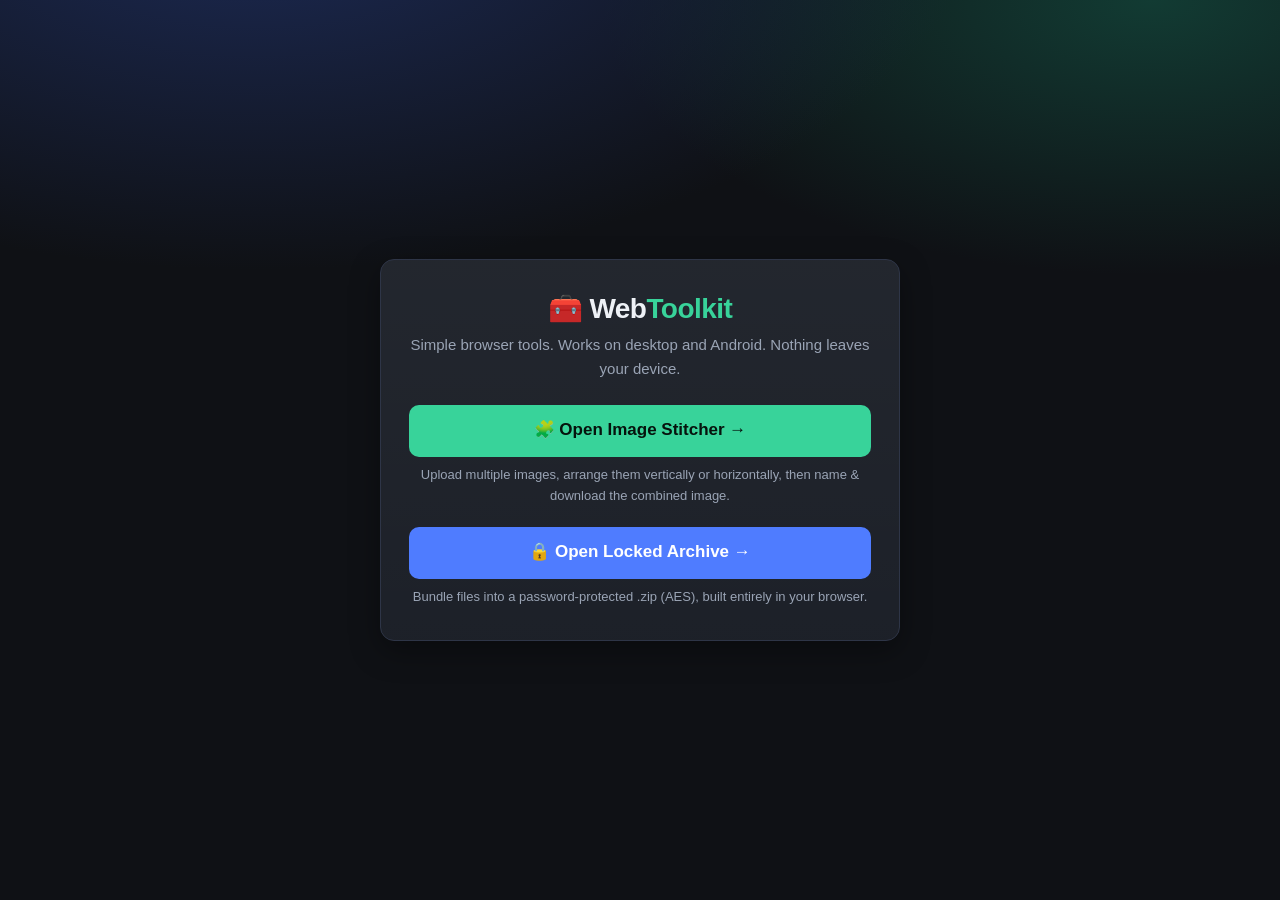
==== index.html @ 557fd54d "First commit" ====
<!DOCTYPE html>
<html lang="en">
<head>
<meta charset="UTF-8" />
<meta name="viewport" content="width=device-width, initial-scale=1, viewport-fit=cover" />
<meta name="theme-color" content="#0f1115" />
<meta name="description" content="WebToolkit — Image Stitcher and Locked Archive. Mobile friendly." />
<title>WebToolkit</title>
<link rel="stylesheet" href="index.css" />
</head>
<body>
  <main class="card">
    <h1>🧰 Web<span>Toolkit</span></h1>
    <p>Simple browser tools. Works on desktop and Android. Nothing leaves your device.</p>
    <a class="btn" href="image-stitcher/image-stitcher.html">🧩 Open Image Stitcher →</a>
    <p class="tool-desc">Upload multiple images, arrange them vertically or horizontally, then name &amp; download the combined image.</p>
    <a class="btn secondary" href="locked-archive/locked-archive.html">🔒 Open Locked Archive →</a>
    <p class="tool-desc">Bundle files into a password-protected .zip (AES), built entirely in your browser.</p>
  </main>
</body>
</html>
---- index.css ----
:root {
  --bg: #0f1115;
  --panel: #1a1e26;
  --border: #2e3547;
  --text: #eef1f6;
  --muted: #9aa4b5;
  --accent: #4f7cff;
  --accent2: #38d39a;
}
* { box-sizing: border-box; -webkit-tap-highlight-color: transparent; }
html { -webkit-text-size-adjust: 100%; }
body {
  margin: 0;
  font-family: ui-sans-system, -apple-system, "Segoe UI", Roboto, Inter, Arial, sans-serif;
  background: radial-gradient(1200px 600px at 20% -10%, #1c2a55 0%, transparent 60%),
              radial-gradient(1000px 500px at 90% 0%, #123b33 0%, transparent 55%),
              var(--bg);
  color: var(--text);
  min-height: 100vh;
  min-height: 100dvh;
  display: grid;
  place-items: center;
  padding: 20px;
  touch-action: manipulation;
}
.card {
  max-width: 520px;
  width: 100%;
  background: linear-gradient(180deg, rgba(255,255,255,0.04), rgba(255,255,255,0.01)), var(--panel);
  border: 1px solid var(--border);
  border-radius: 14px;
  padding: 32px 28px;
  text-align: center;
  box-shadow: 0 10px 30px rgba(0,0,0,0.35);
}
h1 { margin: 0 0 8px; font-size: 28px; letter-spacing: -0.02em; }
h1 span { color: var(--accent2); }
p { color: var(--muted); font-size: 15px; line-height: 1.6; margin: 0 0 24px; }
a.btn {
  display: block;
  background: var(--accent2);
  color: #06130d;
  font-weight: 700;
  font-size: 17px;
  text-decoration: none;
  border-radius: 10px;
  padding: 14px;
  min-height: 52px;
}
a.btn.secondary {
  background: var(--accent);
  color: #fff;
  margin-top: 20px;
}
.tool-desc {
  font-size: 13px;
  margin: 8px 0 0;
}
.tool-desc:last-child { margin-bottom: 0; }
a.btn:active { transform: scale(0.98); }
@supports (padding-bottom: env(safe-area-inset-bottom)) {
  body { padding-bottom: calc(20px + env(safe-area-inset-bottom)); }
}
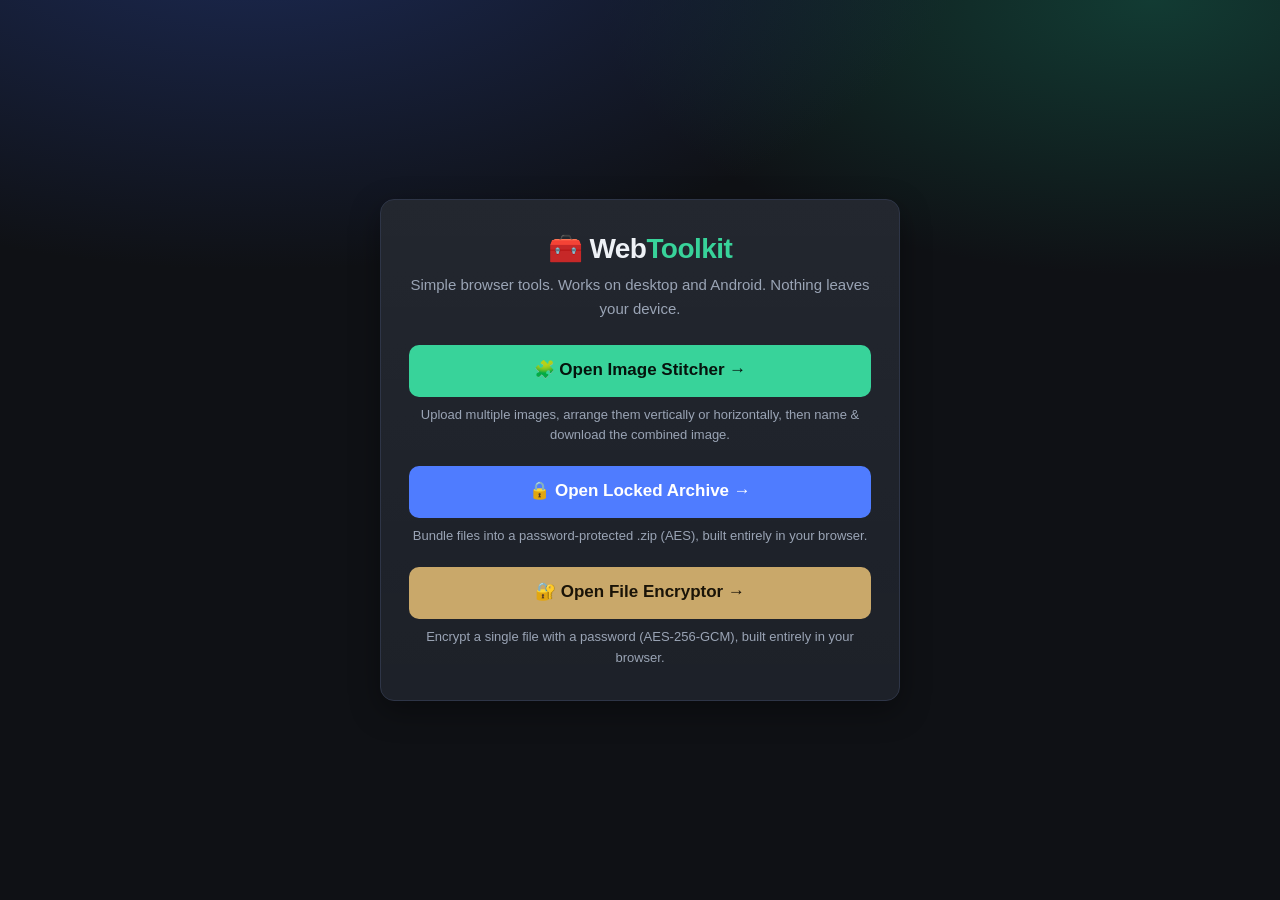
==== commit 5be69146: "Added file-encryptor specifically for encryption only" ====
--- a/index.html
+++ b/index.html
@@ -4,7 +4,7 @@
 <meta charset="UTF-8" />
 <meta name="viewport" content="width=device-width, initial-scale=1, viewport-fit=cover" />
 <meta name="theme-color" content="#0f1115" />
-<meta name="description" content="WebToolkit — Image Stitcher and Locked Archive. Mobile friendly." />
+<meta name="description" content="WebToolkit — Image Stitcher, Locked Archive and File Encryptor. Mobile friendly." />
 <title>WebToolkit</title>
 <link rel="stylesheet" href="index.css" />
 </head>
@@ -16,6 +16,8 @@
     <p class="tool-desc">Upload multiple images, arrange them vertically or horizontally, then name &amp; download the combined image.</p>
     <a class="btn secondary" href="locked-archive/locked-archive.html">🔒 Open Locked Archive →</a>
     <p class="tool-desc">Bundle files into a password-protected .zip (AES), built entirely in your browser.</p>
+    <a class="btn tertiary" href="file-encryptor/file-encryptor.html">🔐 Open File Encryptor →</a>
+    <p class="tool-desc">Encrypt a single file with a password (AES-256-GCM), built entirely in your browser.</p>
   </main>
 </body>
 </html>
--- a/index.css
+++ b/index.css
@@ -52,6 +52,11 @@
   color: #fff;
   margin-top: 20px;
 }
+a.btn.tertiary {
+  background: #c9a86a;
+  color: #1a1408;
+  margin-top: 20px;
+}
 .tool-desc {
   font-size: 13px;
   margin: 8px 0 0;
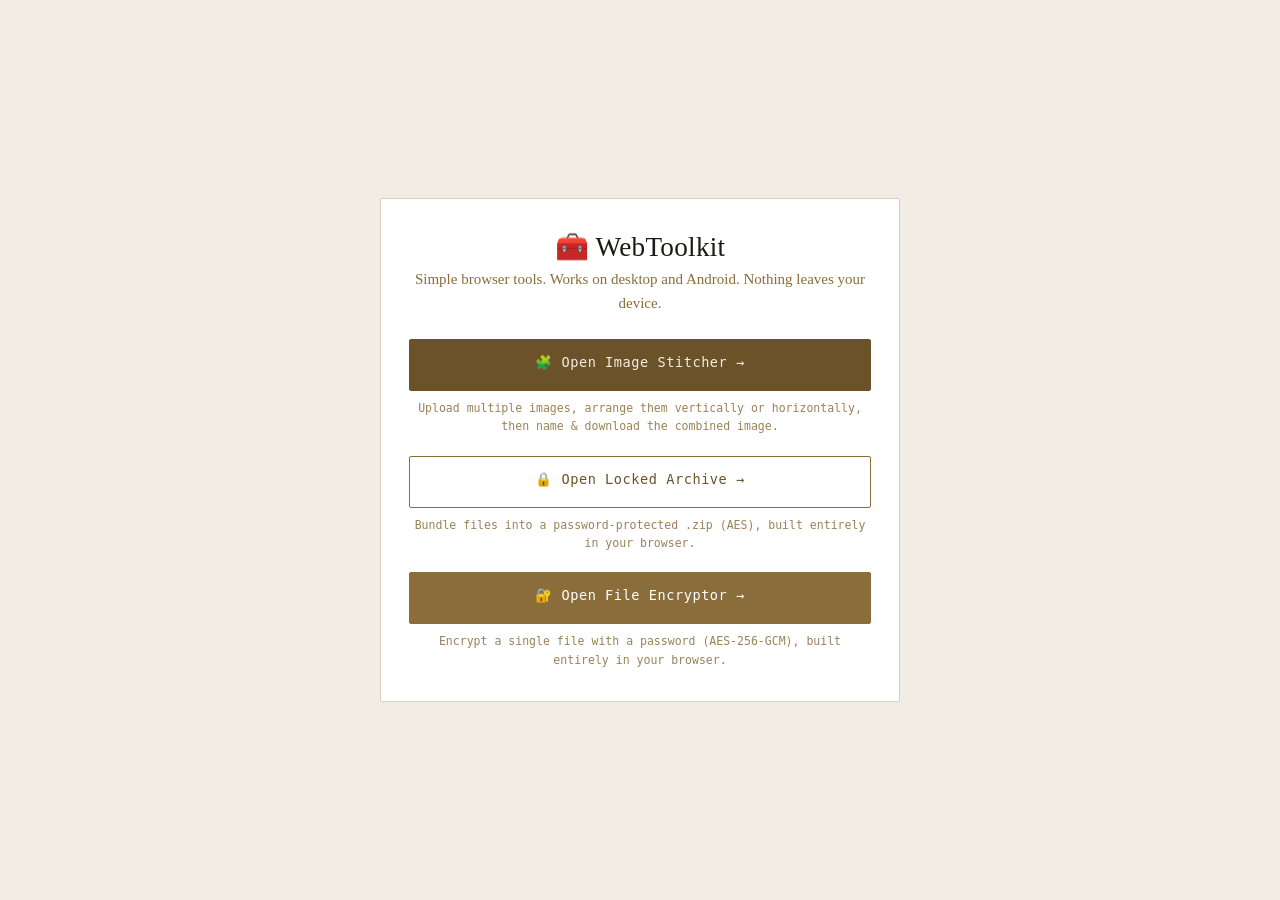
==== commit d5c4620f: "Updated theme and added back button" ====
--- a/index.html
+++ b/index.html
@@ -3,9 +3,16 @@
 <head>
 <meta charset="UTF-8" />
 <meta name="viewport" content="width=device-width, initial-scale=1, viewport-fit=cover" />
-<meta name="theme-color" content="#0f1115" />
+<meta name="theme-color" content="#f2ede4" />
 <meta name="description" content="WebToolkit — Image Stitcher, Locked Archive and File Encryptor. Mobile friendly." />
 <title>WebToolkit</title>
+<link rel="manifest" href="manifest.webmanifest" />
+<link rel="icon" type="image/svg+xml" href="icons/icon.svg" />
+<link rel="apple-touch-icon" href="icons/icon-192.png" />
+<meta name="mobile-web-app-capable" content="yes" />
+<meta name="apple-mobile-web-app-capable" content="yes" />
+<meta name="apple-mobile-web-app-status-bar-style" content="black-translucent" />
+<meta name="apple-mobile-web-app-title" content="WebToolkit" />
 <link rel="stylesheet" href="index.css" />
 </head>
 <body>
@@ -19,5 +26,10 @@
     <a class="btn tertiary" href="file-encryptor/file-encryptor.html">🔐 Open File Encryptor →</a>
     <p class="tool-desc">Encrypt a single file with a password (AES-256-GCM), built entirely in your browser.</p>
   </main>
+<script>
+if ('serviceWorker' in navigator) {
+  window.addEventListener('load', () => { navigator.serviceWorker.register('sw.js'); });
+}
+</script>
 </body>
 </html>
--- a/index.css
+++ b/index.css
@@ -1,68 +1,96 @@
 :root {
-  --bg: #0f1115;
-  --panel: #1a1e26;
-  --border: #2e3547;
-  --text: #eef1f6;
-  --muted: #9aa4b5;
-  --accent: #4f7cff;
-  --accent2: #38d39a;
+  --ink: #1c1a17;
+  --paper: #f2ede4;
+  --paper-raised: #ffffff;
+  --brass: #8a6d3b;
+  --brass-dark: #6b5228;
+  --line: #d8cfbe;
+  --mono: 'JetBrains Mono', 'SF Mono', Consolas, monospace;
 }
 * { box-sizing: border-box; -webkit-tap-highlight-color: transparent; }
 html { -webkit-text-size-adjust: 100%; }
 body {
   margin: 0;
-  font-family: ui-sans-system, -apple-system, "Segoe UI", Roboto, Inter, Arial, sans-serif;
-  background: radial-gradient(1200px 600px at 20% -10%, #1c2a55 0%, transparent 60%),
-              radial-gradient(1000px 500px at 90% 0%, #123b33 0%, transparent 55%),
-              var(--bg);
-  color: var(--text);
+  font-family: Georgia, 'Iowan Old Style', serif;
+  background: var(--paper);
+  color: var(--ink);
   min-height: 100vh;
   min-height: 100dvh;
   display: grid;
   place-items: center;
-  padding: 20px;
+  padding: 32px 18px 48px;
   touch-action: manipulation;
 }
 .card {
   max-width: 520px;
   width: 100%;
-  background: linear-gradient(180deg, rgba(255,255,255,0.04), rgba(255,255,255,0.01)), var(--panel);
-  border: 1px solid var(--border);
-  border-radius: 14px;
+  background: var(--paper-raised);
+  border: 1px solid var(--line);
+  border-radius: 2px;
   padding: 32px 28px;
   text-align: center;
-  box-shadow: 0 10px 30px rgba(0,0,0,0.35);
 }
-h1 { margin: 0 0 8px; font-size: 28px; letter-spacing: -0.02em; }
-h1 span { color: var(--accent2); }
-p { color: var(--muted); font-size: 15px; line-height: 1.6; margin: 0 0 24px; }
+.card .sub {
+  font-family: var(--mono);
+  font-size: 0.78rem;
+  color: var(--brass);
+  letter-spacing: 0.02em;
+}
+h1 { margin: 0 0 4px; font-size: 1.7rem; font-weight: 400; letter-spacing: 0.01em; }
+p { color: var(--brass); font-size: 15px; line-height: 1.6; margin: 0 0 24px; }
+p.tool-desc {
+  font-family: var(--mono);
+  font-size: 0.72rem;
+  line-height: 1.6;
+  margin: 8px 0 0;
+  opacity: 0.85;
+}
+p.tool-desc:last-child { margin-bottom: 0; }
 a.btn {
   display: block;
-  background: var(--accent2);
-  color: #06130d;
-  font-weight: 700;
-  font-size: 17px;
+  background: var(--brass-dark);
+  color: var(--paper);
+  font-family: var(--mono);
+  font-size: 0.85rem;
+  letter-spacing: 0.04em;
   text-decoration: none;
-  border-radius: 10px;
+  border: 1px solid var(--brass-dark);
+  border-radius: 2px;
   padding: 14px;
   min-height: 52px;
+  transition: opacity 0.15s ease;
 }
 a.btn.secondary {
-  background: var(--accent);
+  background: transparent;
+  color: var(--brass-dark);
+  border: 1px solid var(--brass);
+  margin-top: 20px;
+}
+a.btn.tertiary {
+  background: var(--brass);
+  border-color: var(--brass);
   color: #fff;
   margin-top: 20px;
 }
-a.btn.tertiary {
-  background: #c9a86a;
-  color: #1a1408;
-  margin-top: 20px;
+a.btn:active { transform: scale(0.98); }
+a.btn:not(.secondary):hover { opacity: 0.88; }
+a.btn.secondary:hover { background: rgba(138, 109, 59, 0.08); }
+
+/* Dark mode */
+@media (prefers-color-scheme: dark) {
+  :root {
+    --ink: #ece6da;
+    --paper: #1a1815;
+    --paper-raised: #242019;
+    --brass: #c9a86a;
+    --brass-dark: #e0bd82;
+    --line: #3a3428;
+  }
+  a.btn { color: #1a1815; }
+  a.btn.secondary { color: var(--brass-dark); }
+  a.btn.tertiary { color: #1a1815; }
 }
-.tool-desc {
-  font-size: 13px;
-  margin: 8px 0 0;
+
+@supports (padding-bottom: env(safe-area-inset-bottom)) {
+  body { padding-bottom: calc(32px + env(safe-area-inset-bottom)); }
 }
-.tool-desc:last-child { margin-bottom: 0; }
-a.btn:active { transform: scale(0.98); }
-@supports (padding-bottom: env(safe-area-inset-bottom)) {
-  body { padding-bottom: calc(20px + env(safe-area-inset-bottom)); }
-}
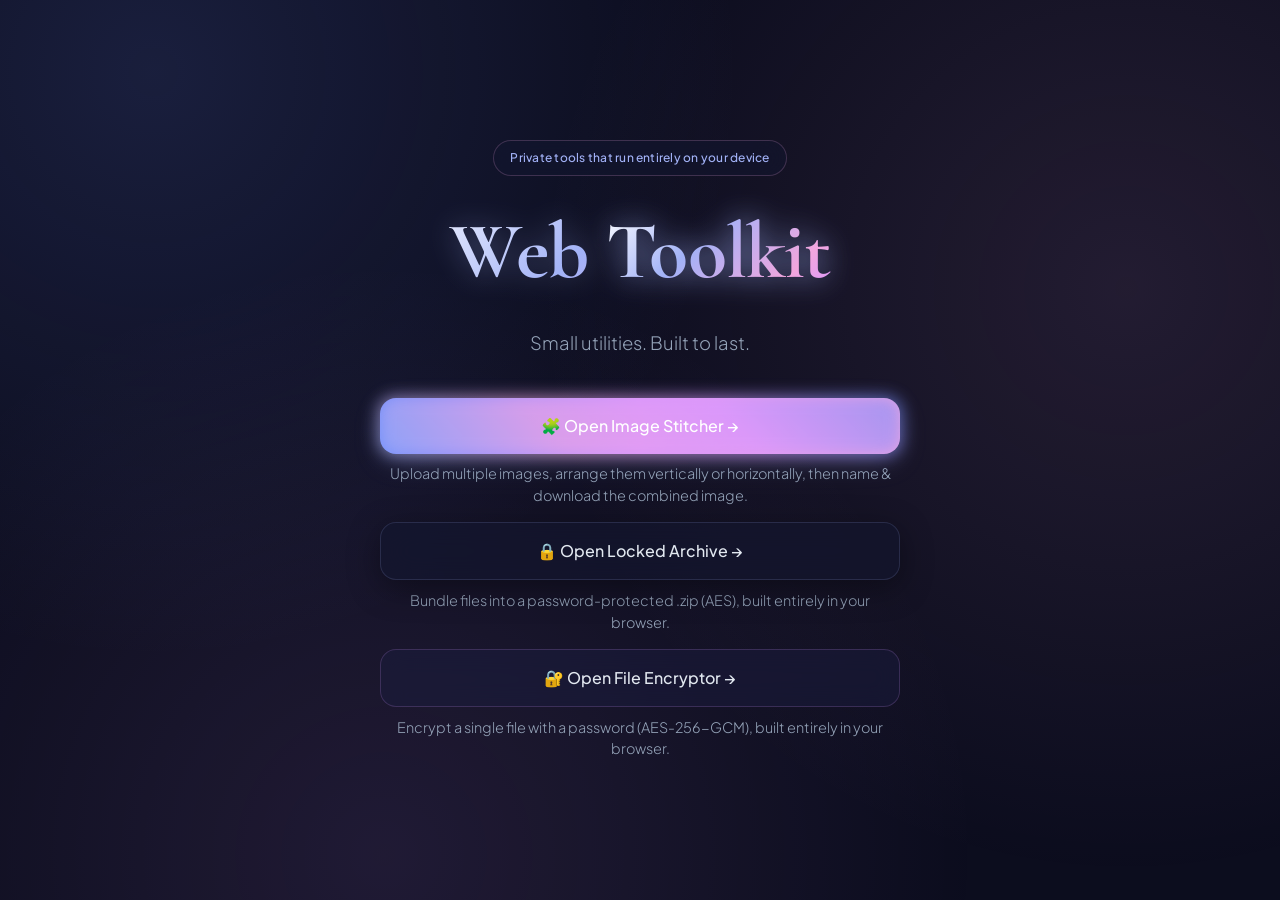
==== commit faa46726: "Changed the theme" ====
--- a/index.html
+++ b/index.html
@@ -3,9 +3,12 @@
 <head>
 <meta charset="UTF-8" />
 <meta name="viewport" content="width=device-width, initial-scale=1, viewport-fit=cover" />
-<meta name="theme-color" content="#f2ede4" />
+<meta name="theme-color" content="#0c0d1e" />
 <meta name="description" content="WebToolkit — Image Stitcher, Locked Archive and File Encryptor. Mobile friendly." />
 <title>WebToolkit</title>
+<link rel="preconnect" href="https://fonts.googleapis.com" />
+<link rel="preconnect" href="https://fonts.gstatic.com" crossorigin />
+<link href="https://fonts.googleapis.com/css2?family=Cormorant+Garamond:ital,wght@0,300;0,400;0,600;0,700;1,400&family=Plus+Jakarta+Sans:wght@300;400;500;600;700&display=swap" rel="stylesheet" />
 <link rel="manifest" href="manifest.webmanifest" />
 <link rel="icon" type="image/svg+xml" href="icons/icon.svg" />
 <link rel="apple-touch-icon" href="icons/icon-192.png" />
@@ -17,8 +20,9 @@
 </head>
 <body>
   <main class="card">
-    <h1>🧰 Web<span>Toolkit</span></h1>
-    <p>Simple browser tools. Works on desktop and Android. Nothing leaves your device.</p>
+    <div class="eyebrow">Private tools that run entirely on your device</div>
+    <h1>Web <span class="dotted">Toolkit</span></h1>
+    <p class="tagline">Small utilities. Built to last.</p>
     <a class="btn" href="image-stitcher/image-stitcher.html">🧩 Open Image Stitcher →</a>
     <p class="tool-desc">Upload multiple images, arrange them vertically or horizontally, then name &amp; download the combined image.</p>
     <a class="btn secondary" href="locked-archive/locked-archive.html">🔒 Open Locked Archive →</a>
--- a/index.css
+++ b/index.css
@@ -1,96 +1,170 @@
 :root {
-  --ink: #1c1a17;
-  --paper: #f2ede4;
-  --paper-raised: #ffffff;
-  --brass: #8a6d3b;
-  --brass-dark: #6b5228;
-  --line: #d8cfbe;
-  --mono: 'JetBrains Mono', 'SF Mono', Consolas, monospace;
+  --bg: #0c0d1e;
+  --panel: rgba(19, 22, 48, 0.55);
+  --card: rgba(28, 29, 66, 0.45);
+  --line: rgba(162, 178, 247, 0.15);
+  --line2: rgba(216, 150, 255, 0.18);
+  --peri: #a2b2f7;
+  --peri-light: #b8c5ff;
+  --peri-dark: #6e8bfb;
+  --celestial: #89cff0;
+  --violet: #d896ff;
+  --sakura: #f2a6de;
+  --text: #e2e8f0;
+  --muted: #94a3b8;
+  --faint: #7c86b8;
+  --serif: 'Cormorant Garamond', Georgia, serif;
+  --sans: 'Plus Jakarta Sans', system-ui, -apple-system, sans-serif;
 }
 * { box-sizing: border-box; -webkit-tap-highlight-color: transparent; }
 html { -webkit-text-size-adjust: 100%; }
+html, body { height: 100%; }
 body {
   margin: 0;
-  font-family: Georgia, 'Iowan Old Style', serif;
-  background: var(--paper);
-  color: var(--ink);
+  font-family: var(--sans);
+  background: var(--bg);
+  color: var(--text);
   min-height: 100vh;
   min-height: 100dvh;
   display: grid;
   place-items: center;
-  padding: 32px 18px 48px;
+  padding: 3rem 1.5rem 3rem;
+  padding-top: env(safe-area-inset-top, 0px);
+  padding-bottom: env(safe-area-inset-bottom, 0px);
   touch-action: manipulation;
+  line-height: 1.5;
+}
+/* Ambient moonlit orbs */
+body::before {
+  content: '';
+  position: fixed;
+  inset: 0;
+  pointer-events: none;
+  z-index: 0;
+  background:
+    radial-gradient(circle at 12% 8%, rgba(110, 139, 251, 0.14), transparent 42%),
+    radial-gradient(circle at 88% 32%, rgba(242, 166, 222, 0.1), transparent 46%),
+    radial-gradient(circle at 30% 95%, rgba(216, 150, 255, 0.1), transparent 48%);
+}
+main.card { position: relative; z-index: 1; }
+::selection { background: rgba(242, 166, 222, 0.3); color: #fff; }
+::-webkit-scrollbar { width: 8px; }
+::-webkit-scrollbar-track { background: #0c0d1e; }
+::-webkit-scrollbar-thumb { background: #2b2e5c; border-radius: 4px; }
+::-webkit-scrollbar-thumb:hover { background: #a2b2f7; }
+.dotted {
+  background: linear-gradient(135deg, #ffffff 0%, #a2b2f7 40%, #f2a6de 80%, #d896ff 100%);
+  -webkit-background-clip: text;
+  background-clip: text;
+  color: transparent;
+  display: inline-block;
+  filter: drop-shadow(0 0 15px rgba(162, 178, 247, 0.4));
 }
 .card {
   max-width: 520px;
   width: 100%;
-  background: var(--paper-raised);
-  border: 1px solid var(--line);
-  border-radius: 2px;
-  padding: 32px 28px;
   text-align: center;
 }
-.card .sub {
-  font-family: var(--mono);
-  font-size: 0.78rem;
-  color: var(--brass);
+.eyebrow {
+  display: inline-block;
+  font-size: 0.75rem;
+  font-weight: 500;
+  color: var(--peri);
   letter-spacing: 0.02em;
+  margin-bottom: 2rem;
+  padding: 0.5rem 1rem;
+  border-radius: 999px;
+  background: var(--panel);
+  -webkit-backdrop-filter: blur(16px);
+  backdrop-filter: blur(16px);
+  border: 1px solid rgba(242, 166, 222, 0.2);
 }
-h1 { margin: 0 0 4px; font-size: 1.7rem; font-weight: 400; letter-spacing: 0.01em; }
-p { color: var(--brass); font-size: 15px; line-height: 1.6; margin: 0 0 24px; }
+h1 {
+  font-family: var(--serif);
+  font-weight: 700;
+  font-size: clamp(3rem, 14vw, 5rem);
+  line-height: 1.1;
+  margin: 0;
+  padding-bottom: 0.1em;
+  letter-spacing: -0.01em;
+  background: linear-gradient(135deg, #ffffff 0%, #a2b2f7 40%, #f2a6de 80%, #d896ff 100%);
+  -webkit-background-clip: text;
+  background-clip: text;
+  -webkit-text-fill-color: transparent;
+  filter: drop-shadow(0 0 15px rgba(162, 178, 247, 0.4));
+}
+h1 .dotted { -webkit-text-fill-color: transparent; }
+.tagline {
+  font-weight: 300;
+  color: var(--muted);
+  font-size: clamp(1rem, 3.2vw, 1.15rem);
+  max-width: 36ch;
+  margin: 1.5rem auto 0;
+  line-height: 1.6;
+}
 p.tool-desc {
-  font-family: var(--mono);
-  font-size: 0.72rem;
-  line-height: 1.6;
-  margin: 8px 0 0;
-  opacity: 0.85;
+  color: var(--muted);
+  font-size: 0.9rem;
+  font-weight: 300;
+  margin: 0.6rem 0 0;
 }
 p.tool-desc:last-child { margin-bottom: 0; }
 a.btn {
+  position: relative;
+  isolation: isolate;
   display: block;
-  background: var(--brass-dark);
-  color: var(--paper);
-  font-family: var(--mono);
-  font-size: 0.85rem;
-  letter-spacing: 0.04em;
+  font-weight: 500;
+  font-size: 1rem;
+  padding: 1rem 2rem;
+  border-radius: 1rem;
   text-decoration: none;
-  border: 1px solid var(--brass-dark);
-  border-radius: 2px;
-  padding: 14px;
   min-height: 52px;
-  transition: opacity 0.15s ease;
+  margin-top: 1rem;
+  transition: all 0.3s ease;
+  background: linear-gradient(to right, var(--peri-dark), var(--violet), var(--sakura));
+  color: #fff;
+  box-shadow: 0 8px 32px -8px rgba(162, 178, 247, 0.4);
 }
+a.btn::before {
+  content: '';
+  position: absolute;
+  inset: -2px;
+  background: linear-gradient(45deg, #a2b2f7, #f2a6de, #d896ff, #6e8bfb);
+  border-radius: inherit;
+  z-index: -1;
+  opacity: 0.6;
+  filter: blur(8px);
+  transition: opacity 0.3s ease;
+}
+a.btn:hover::before { opacity: 1; filter: blur(12px); }
+a.btn:first-of-type { margin-top: 2.5rem; }
 a.btn.secondary {
-  background: transparent;
-  color: var(--brass-dark);
-  border: 1px solid var(--brass);
-  margin-top: 20px;
+  background: var(--panel);
+  -webkit-backdrop-filter: blur(16px);
+  backdrop-filter: blur(16px);
+  border: 1px solid var(--line);
+  color: var(--text);
+  box-shadow: 0 8px 32px 0 rgba(0, 0, 0, 0.37);
 }
+a.btn.secondary::before { display: none; }
+a.btn.secondary:hover { border-color: rgba(242, 166, 222, 0.4); }
 a.btn.tertiary {
-  background: var(--brass);
-  border-color: var(--brass);
-  color: #fff;
-  margin-top: 20px;
+  background: var(--card);
+  -webkit-backdrop-filter: blur(12px);
+  backdrop-filter: blur(12px);
+  border: 1px solid var(--line2);
+  color: var(--text);
+  box-shadow: none;
 }
+a.btn.tertiary::before { display: none; }
+a.btn.tertiary:hover { border-color: rgba(242, 166, 222, 0.45); box-shadow: 0 12px 40px -10px rgba(162, 178, 247, 0.3); }
 a.btn:active { transform: scale(0.98); }
-a.btn:not(.secondary):hover { opacity: 0.88; }
-a.btn.secondary:hover { background: rgba(138, 109, 59, 0.08); }
-
-/* Dark mode */
-@media (prefers-color-scheme: dark) {
-  :root {
-    --ink: #ece6da;
-    --paper: #1a1815;
-    --paper-raised: #242019;
-    --brass: #c9a86a;
-    --brass-dark: #e0bd82;
-    --line: #3a3428;
-  }
-  a.btn { color: #1a1815; }
-  a.btn.secondary { color: var(--brass-dark); }
-  a.btn.tertiary { color: #1a1815; }
+.byline {
+  color: var(--muted);
+  font-size: 0.95rem;
+  font-weight: 300;
+  margin-top: 1.5rem;
 }
-
 @supports (padding-bottom: env(safe-area-inset-bottom)) {
-  body { padding-bottom: calc(32px + env(safe-area-inset-bottom)); }
+  body { padding-bottom: env(safe-area-inset-bottom, 0px); }
 }
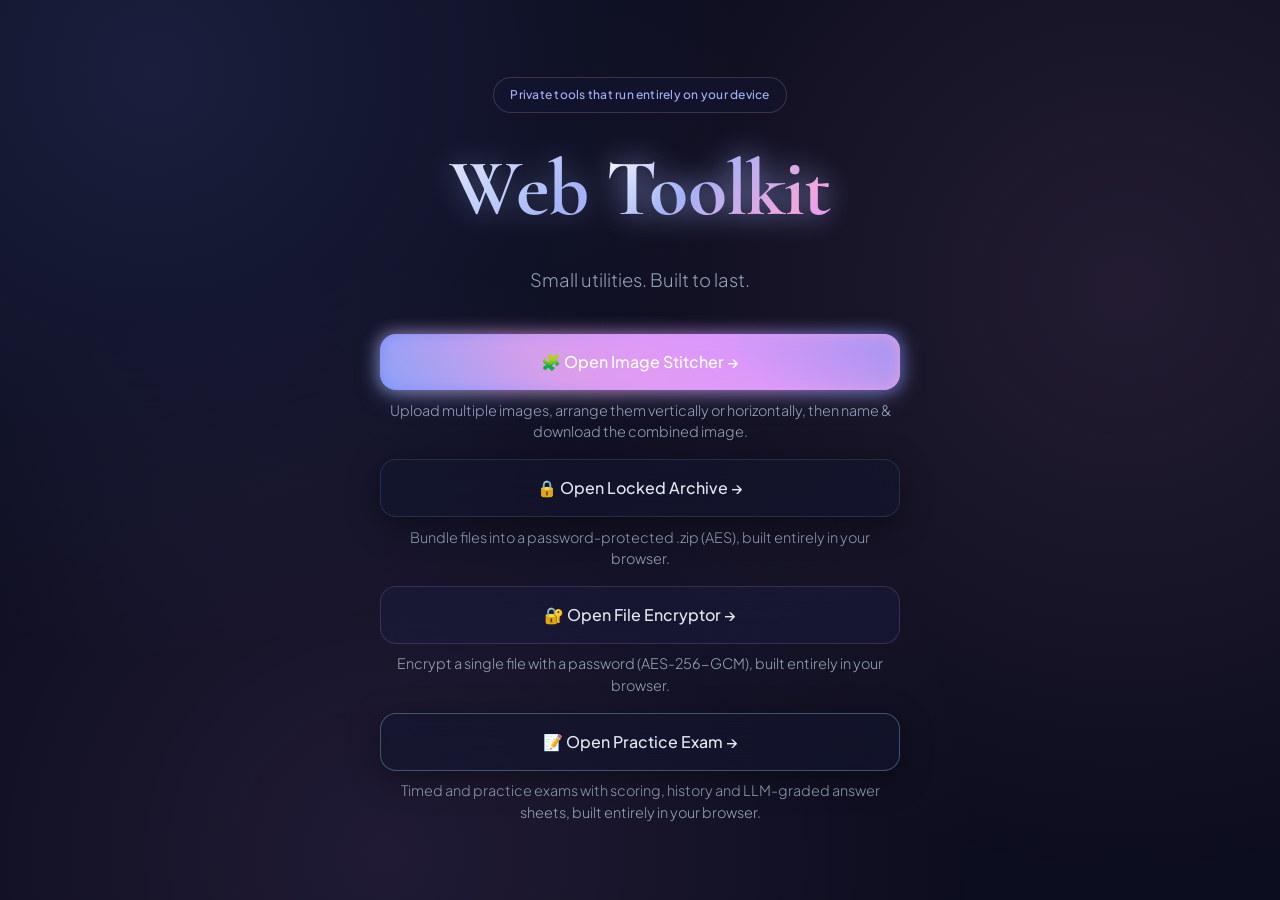
==== commit 3dac307d: "Added exam web app" ====
--- a/index.html
+++ b/index.html
@@ -4,7 +4,7 @@
 <meta charset="UTF-8" />
 <meta name="viewport" content="width=device-width, initial-scale=1, viewport-fit=cover" />
 <meta name="theme-color" content="#0c0d1e" />
-<meta name="description" content="WebToolkit — Image Stitcher, Locked Archive and File Encryptor. Mobile friendly." />
+<meta name="description" content="WebToolkit — Image Stitcher, Locked Archive, File Encryptor and Practice Exam. Mobile friendly." />
 <title>WebToolkit</title>
 <link rel="preconnect" href="https://fonts.googleapis.com" />
 <link rel="preconnect" href="https://fonts.gstatic.com" crossorigin />
@@ -29,6 +29,8 @@
     <p class="tool-desc">Bundle files into a password-protected .zip (AES), built entirely in your browser.</p>
     <a class="btn tertiary" href="file-encryptor/file-encryptor.html">🔐 Open File Encryptor →</a>
     <p class="tool-desc">Encrypt a single file with a password (AES-256-GCM), built entirely in your browser.</p>
+    <a class="btn quaternary" href="exam/index.html">📝 Open Practice Exam →</a>
+    <p class="tool-desc">Timed and practice exams with scoring, history and LLM-graded answer sheets, built entirely in your browser.</p>
   </main>
 <script>
 if ('serviceWorker' in navigator) {
--- a/index.css
+++ b/index.css
@@ -158,6 +158,16 @@
 }
 a.btn.tertiary::before { display: none; }
 a.btn.tertiary:hover { border-color: rgba(242, 166, 222, 0.45); box-shadow: 0 12px 40px -10px rgba(162, 178, 247, 0.3); }
+a.btn.quaternary {
+  background: var(--panel);
+  -webkit-backdrop-filter: blur(16px);
+  backdrop-filter: blur(16px);
+  border: 1px solid rgba(137, 207, 240, 0.35);
+  color: var(--text);
+  box-shadow: 0 8px 32px 0 rgba(0, 0, 0, 0.37);
+}
+a.btn.quaternary::before { display: none; }
+a.btn.quaternary:hover { border-color: var(--celestial); box-shadow: 0 12px 40px -10px rgba(137, 207, 240, 0.35); }
 a.btn:active { transform: scale(0.98); }
 .byline {
   color: var(--muted);
